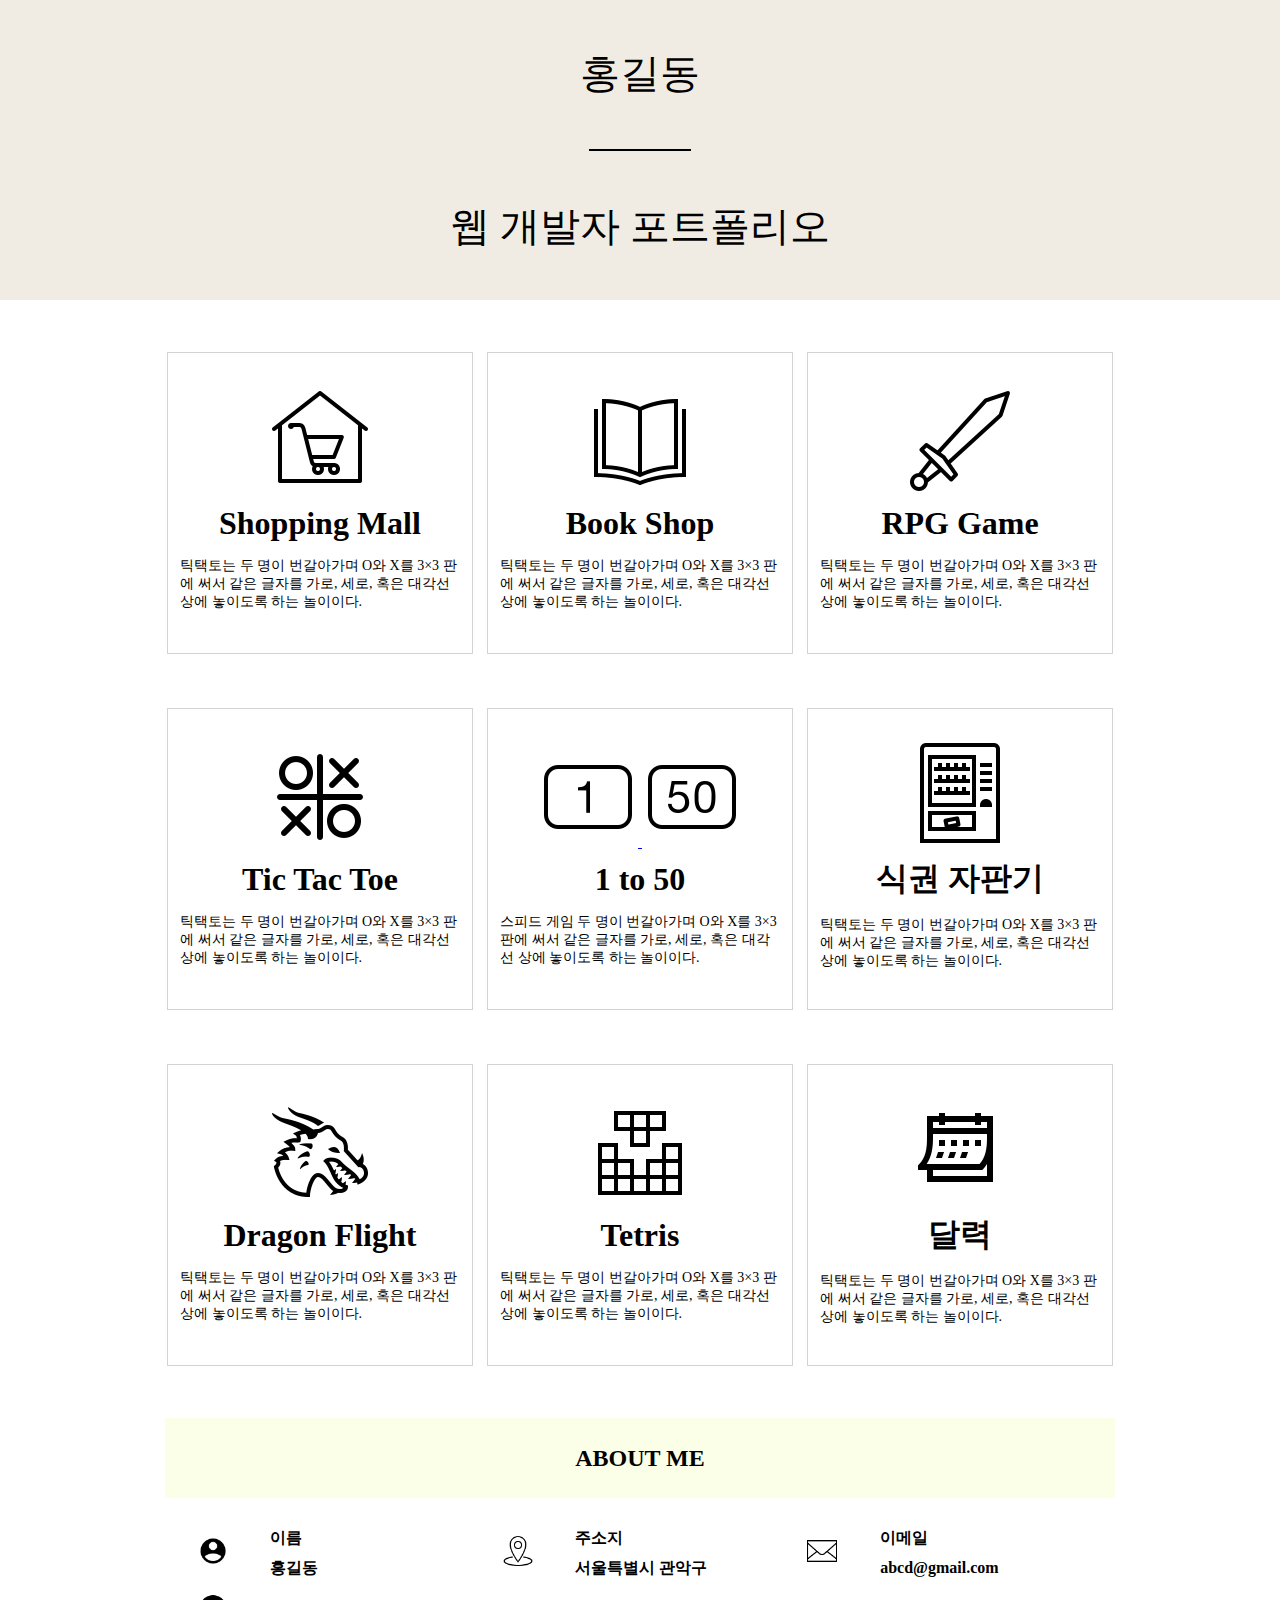
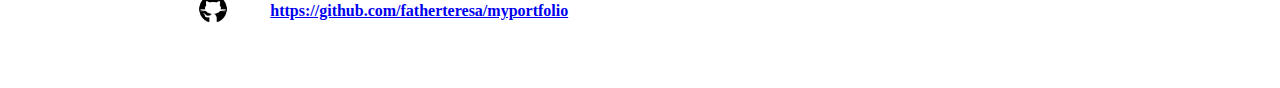
==== index.html @ 87ec995b "." ====
<!DOCTYPE html>
<html lang="en">
<head>
    <meta charset="UTF-8">
    <meta http-equiv="X-UA-Compatible" content="IE=edge">
    <meta name="viewport" content="width=device-width, initial-scale=1.0">
    <title>홍길동의 Portfolio</title>
    <link rel="icon" type="image/png" href="icon.png" />
    <style>
        *{
            margin: 0;
            padding: 0;
        }
        #header {
            width: 100%;
            height: 300px;
            background-color: rgb(240, 236, 227);
            text-align: center;
            font-size: 40px;
        }
        .content {
            margin: 0 auto;
            margin-top: 50px;
            text-align: center;
            width: 950px;
        }
        .item {
            width: 300px;
            height: 300px;
            border: 1px solid lightgray;
        }
        .space {
            width: 10px;
        }
        #footer {
            margin: 0 auto;
            margin-top: 50px;
            width: 950px;
            margin-bottom: 50px;
            border-collapse: collapse;
        }
        #footer td {
        }
        .footer-header {
            text-align: center;
            height: 80px;
            background-color: rgb(252, 255, 231);
            /* border: 1px solid lightgray; */
        }
        .footer-icon{
            width: 50px;
            text-align: center;
            /* border: 1px solid lightgray; */
        }
        .footer-content{
            padding-left: 10px;
            width: 100px;
            height: 30px;
            font-weight: bold;
            /* border: 1px solid lightgray; */
        }
        .footer-space {
            height: 25px;
        }
        table,tr,td {
            /* border: 1px solid black; */
        }
        .item-icon {
            height: 120px;
        }
        .item-info {
            text-align: left;
            height: 60px;
            font-size: 14px;
            padding: 10px;
        }
        
    </style>
</head>
<body>
    
    <!--
        [1] 색상 조합 : https://colorhunt.co/
        [2] 아이콘 : https://icons8.kr/icons

    -->

    <table id="header">
        <tr>
            <td>
                홍길동
            </td>
        </tr>

        <tr>
            <td align="center">
                <hr width="100px" color="black">
            </td>
        </tr>
        <tr>
            <td>
                웹 개발자 포트폴리오
            </td>
        </tr>
    </table>

    <table class="content">
        <tr>
            <td class="item">
                <table>
                    <tr>
                        <td class="item-icon">
                            <a href="http://frontend1.cafe24app.com/">
                                <img src="shopping.png">
                            </a>
                        </td>
                    </tr>
                    <tr>
                        <td class="item-title">
                            <h1>Shopping Mall</h1>
                        </td>
                    </tr>
                    <tr>
                        <td class="item-info">
                            틱택토는 두 명이 번갈아가며 O와 X를 
                            3×3 판에 써서 같은 글자를 가로, 세로, 
                            혹은 대각선 상에 놓이도록 하는 놀이이다. 
                        </td>
                    </tr>
                </table>
            </td>
            <td class="space"></td>
            <td class="item">
                <table>
                    <tr>
                        <td class="item-icon">
                            <a href="./클래스shop/index.html">
                                <img src="book.png">
                            </a>
                        </td>
                    </tr>
                    <tr>
                        <td class="item-title"><h1>Book Shop</h1></td>
                    </tr>
                    <tr>
                        <td class="item-info">틱택토는 두 명이 번갈아가며 O와 X를 
                            3×3 판에 써서 같은 글자를 가로, 세로, 
                            혹은 대각선 상에 놓이도록 하는 놀이이다. 
                        </td>
                    </tr>
                </table>
            </td>
            <td class="space"></td>
            <td class="item">
                <table>
                    <tr>
                        <td class="item-icon">
                            <a href="./용사애니메이션/index.html">
                                <img src="sword.png">     
                            </a>
                        </td>
                    </tr>
                    <tr>
                        <td class="item-title"><h1>RPG Game</h1></td>
                    </tr>
                    <tr>
                        <td class="item-info">틱택토는 두 명이 번갈아가며 O와 X를 
                            3×3 판에 써서 같은 글자를 가로, 세로, 
                            혹은 대각선 상에 놓이도록 하는 놀이이다. 
                        </td>
                    </tr>
                </table>
            </td>
        </tr>
    </table>

    <table class="content">
        <tr>
            <td class="item">
                <table>    
                    <tr>         
                        <td class="item-icon">
                            <a href="./틱택토/index.html">
                                <img src="ttt.png">    
                            </a>       
                        </td>
                    </tr>
                        <tr>
                            <td class="item-title">
                                <h1>Tic Tac Toe</h1>              
                            </td>
                        </tr>
                        
                        <tr>
                            <td class="item-info">틱택토는 두 명이 번갈아가며 O와 X를 
                                3×3 판에 써서 같은 글자를 가로, 세로, 
                                혹은 대각선 상에 놓이도록 하는 놀이이다. 
                            </td>
                        </tr>
                   
                </table>
            </td>
            <td class="space"></td>
            <td class="item">
                <table>
                    <tr>
                        <td class="item-icon">
                            <a href="./스피드게임_1to50/index.html">
                                <img src="icons1.png">
                                <img src="icons50.png"> 
                            </a>
  
                        </td>
                    </tr>
                    <tr>
                        <td class="item-title"><h1>1 to 50</h1></td>
                    </tr>
                    <tr>
                        <td class="item-info">스피드 게임 두 명이 번갈아가며 O와 X를 
                            3×3 판에 써서 같은 글자를 가로, 세로, 
                            혹은 대각선 상에 놓이도록 하는 놀이이다. 
                        </td>
                    </tr>
                </table>
            </td>
            <td class="space"></td>
            <td class="item">
                <table>
                    <tr>
                      
                        <td class="item-icon">  
                            <a href="./식권자판기/index.html">
                                <img src="vending.png">
                            </a>
                        </td>
                    </tr>
                    <tr>
                        <td class="item-title"><h1>식권 자판기</h1></td>
                    </tr>
                    <tr>
                        <td class="item-info">틱택토는 두 명이 번갈아가며 O와 X를 
                            3×3 판에 써서 같은 글자를 가로, 세로, 
                            혹은 대각선 상에 놓이도록 하는 놀이이다. 
                        </td>
                    </tr>
                </table>
            </td>
        </tr>
    </table>

    <table class="content">
        <tr>
            <td class="item">
                <table>
                    <tr>
                        <td class="item-icon">

                            <a href="./드래곤/index.html">
                                <img src="dragon.png">
                            </a>
                        </td>
                    </tr>
                    <tr>
                        <td class="item-title">
                            <h1>Dragon Flight</h1>
                        </td>
                    </tr>
                    
                    <tr>
                        <td class="item-info">틱택토는 두 명이 번갈아가며 O와 X를 
                            3×3 판에 써서 같은 글자를 가로, 세로, 
                            혹은 대각선 상에 놓이도록 하는 놀이이다. 
                        </td>
                    </tr>
                </table>
            </td>
            <td class="space"></td>
            <td class="item">
                <table>
                    <tr>
                        <td class="item-icon">
                            <a href="./테트리스/index.html">
                                <img src="tetris.png">
                            </a>
                        </td>
                    </tr>
                    <tr>
                        <td class="item-title"><h1>Tetris</h1></td>
                    </tr>
                    <tr>
                        <td class="item-info">틱택토는 두 명이 번갈아가며 O와 X를 
                            3×3 판에 써서 같은 글자를 가로, 세로, 
                            혹은 대각선 상에 놓이도록 하는 놀이이다. 
                        </td>
                    </tr>
                </table>
            </td>
            <td class="space"></td>
            <td class="item">
                <table>
                    <tr>
                        <td class="item-icon">
                            <a href="./달력/index.html">
                                <img src="calendar.png">

                            </a>
                        </td>
                    </tr>
                    <tr>
                        <td class="item-title"><h1>달력</h1></td>
                    </tr>
                    <tr>
                        <td class="item-info">틱택토는 두 명이 번갈아가며 O와 X를 
                            3×3 판에 써서 같은 글자를 가로, 세로, 
                            혹은 대각선 상에 놓이도록 하는 놀이이다. 
                        </td>
                    </tr>
                </table>
            </td>
        </tr>
    </table>

    <table id="footer">
        <tr>
            <td class="footer-header" colspan="6"><h2>ABOUT ME</h2></td>
        </tr>
        <tr>
            <td class="footer-space" colspan="6"></td>
        </tr>
        <tr>
            <td class="footer-icon" rowspan="2"><img src="person.png" width="30px"></td>
            <td class="footer-content">이름</td>
            <td class="footer-icon" rowspan="2"><img src="address.png" width="30px"></td>
            <td class="footer-content">주소지</td>
            <td class="footer-icon" rowspan="2"><img src="email.png" width="30px"></td>
            <td class="footer-content">이메일</td>
        </tr>
        <tr>
            <td class="footer-content">홍길동</td>
            <td class="footer-content">서울특별시 관악구</td>
            <td class="footer-content">abcd@gmail.com</td>
        </tr>
        <tr>
            <td class="footer-icon" style="height: 55px;">
                <img src="github.png" width="30px">
            </td>
            <td class="footer-content" colspan="5"><a href="https://github.com/fatherteresa/myportfolio">https://github.com/fatherteresa/myportfolio</a></td>
        </tr>
    </table>

</body>
</html>
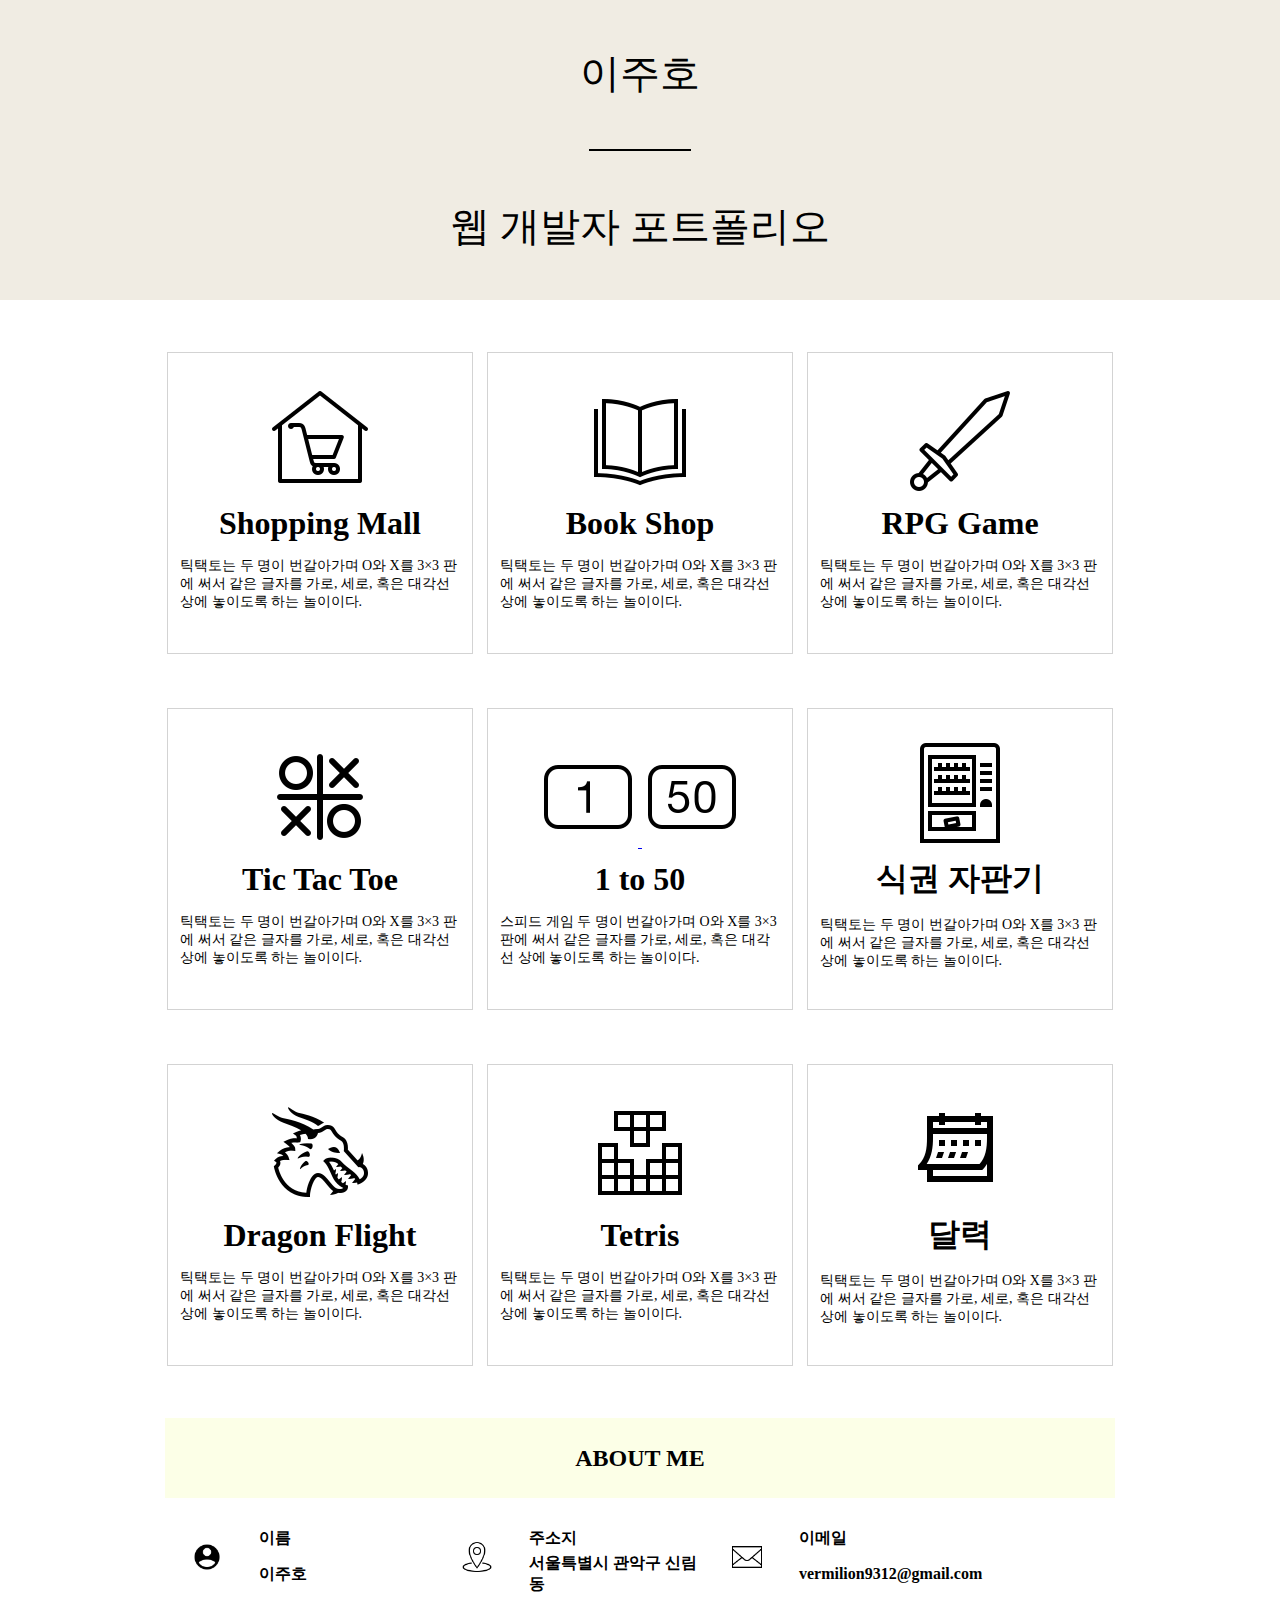
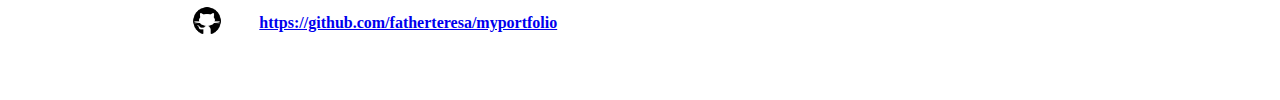
==== commit 3f4c1088: "230317-5-1015" ====
--- a/index.html
+++ b/index.html
@@ -4,7 +4,7 @@
     <meta charset="UTF-8">
     <meta http-equiv="X-UA-Compatible" content="IE=edge">
     <meta name="viewport" content="width=device-width, initial-scale=1.0">
-    <title>홍길동의 Portfolio</title>
+    <title>이주호의 Portfolio</title>
     <link rel="icon" type="image/png" href="icon.png" />
     <style>
         *{
@@ -88,7 +88,7 @@
     <table id="header">
         <tr>
             <td>
-                홍길동
+                이주호
             </td>
         </tr>
 
@@ -336,9 +336,9 @@
             <td class="footer-content">이메일</td>
         </tr>
         <tr>
-            <td class="footer-content">홍길동</td>
-            <td class="footer-content">서울특별시 관악구</td>
-            <td class="footer-content">abcd@gmail.com</td>
+            <td class="footer-content">이주호</td>
+            <td class="footer-content">서울특별시 관악구 신림동</td>
+            <td class="footer-content">vermilion9312@gmail.com</td>
         </tr>
         <tr>
             <td class="footer-icon" style="height: 55px;">
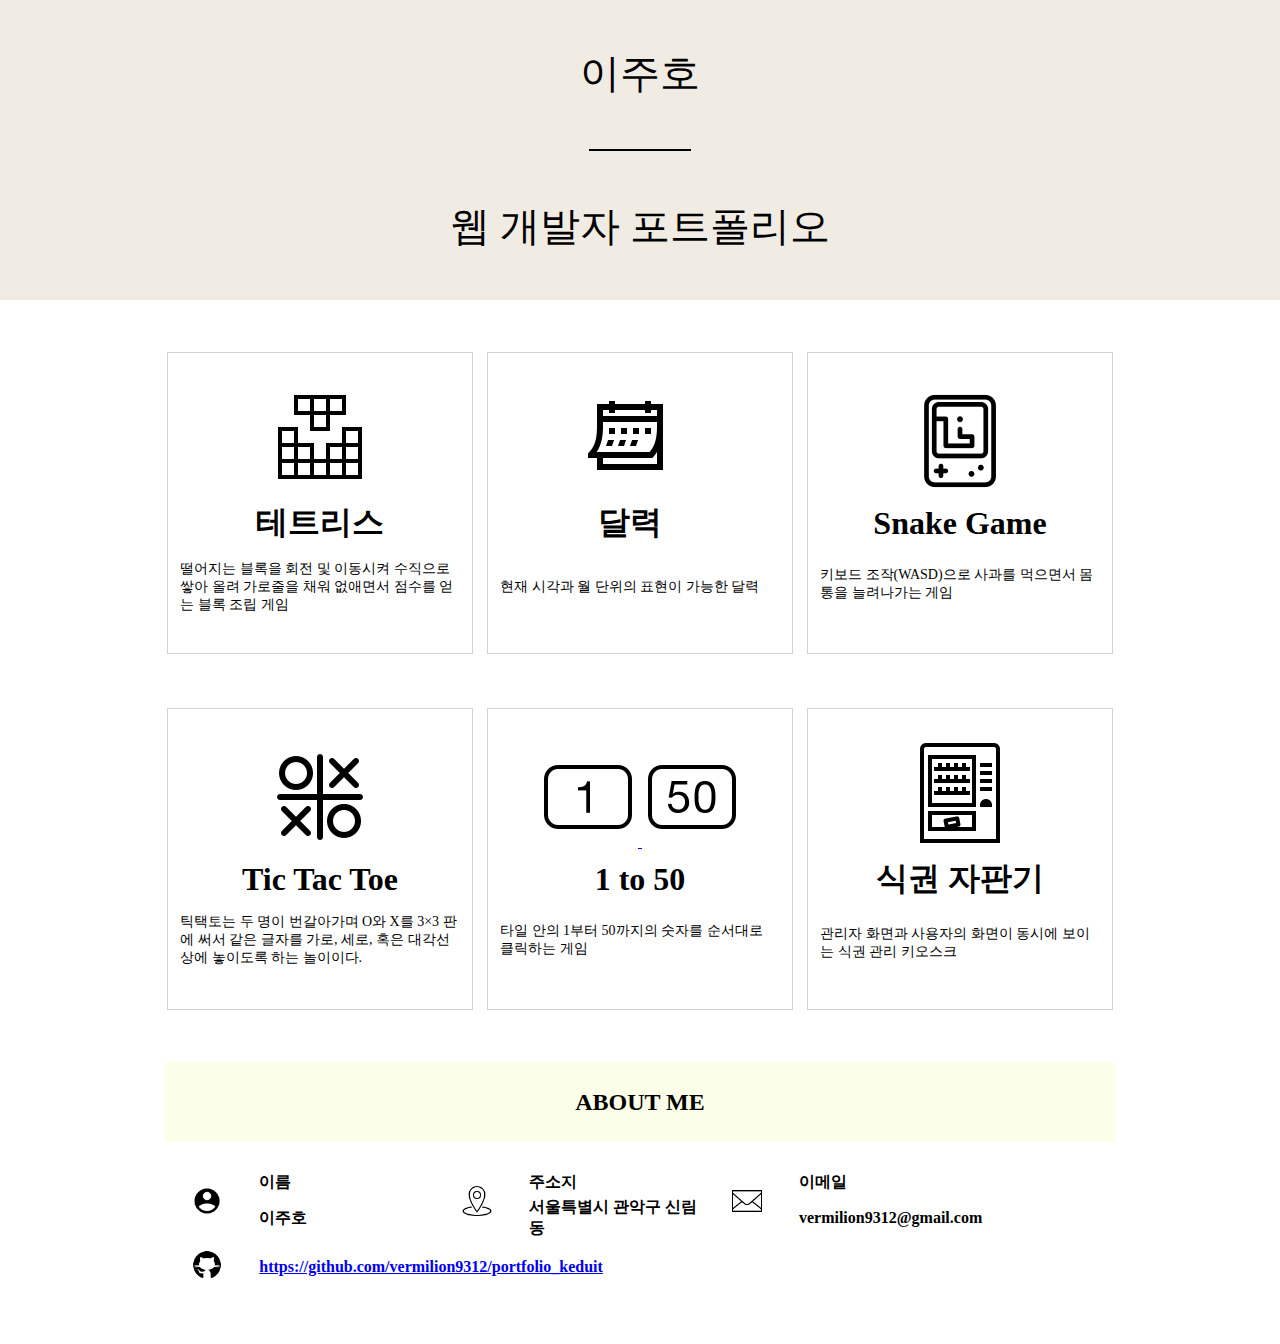
==== commit 15b6b172: "230317-5-1129" ====
--- a/index.html
+++ b/index.html
@@ -110,63 +110,56 @@
                 <table>
                     <tr>
                         <td class="item-icon">
-                            <a href="http://frontend1.cafe24app.com/">
-                                <img src="shopping.png">
-                            </a>
-                        </td>
-                    </tr>
-                    <tr>
-                        <td class="item-title">
-                            <h1>Shopping Mall</h1>
-                        </td>
-                    </tr>
-                    <tr>
-                        <td class="item-info">
-                            틱택토는 두 명이 번갈아가며 O와 X를 
-                            3×3 판에 써서 같은 글자를 가로, 세로, 
-                            혹은 대각선 상에 놓이도록 하는 놀이이다. 
-                        </td>
-                    </tr>
-                </table>
-            </td>
-            <td class="space"></td>
-            <td class="item">
-                <table>
-                    <tr>
-                        <td class="item-icon">
-                            <a href="./클래스shop/index.html">
-                                <img src="book.png">
-                            </a>
-                        </td>
-                    </tr>
-                    <tr>
-                        <td class="item-title"><h1>Book Shop</h1></td>
-                    </tr>
-                    <tr>
-                        <td class="item-info">틱택토는 두 명이 번갈아가며 O와 X를 
-                            3×3 판에 써서 같은 글자를 가로, 세로, 
-                            혹은 대각선 상에 놓이도록 하는 놀이이다. 
-                        </td>
-                    </tr>
-                </table>
-            </td>
-            <td class="space"></td>
-            <td class="item">
-                <table>
-                    <tr>
-                        <td class="item-icon">
-                            <a href="./용사애니메이션/index.html">
-                                <img src="sword.png">     
-                            </a>
-                        </td>
-                    </tr>
-                    <tr>
-                        <td class="item-title"><h1>RPG Game</h1></td>
-                    </tr>
-                    <tr>
-                        <td class="item-info">틱택토는 두 명이 번갈아가며 O와 X를 
-                            3×3 판에 써서 같은 글자를 가로, 세로, 
-                            혹은 대각선 상에 놓이도록 하는 놀이이다. 
+                            <a href="./테트리스/index.html">
+                                <img src="tetris.png">
+
+                            </a>
+                        </td>
+                    </tr>
+                    <tr>
+                        <td class="item-title"><h1>테트리스</h1></td>
+                    </tr>
+                    <tr>
+                        <td class="item-info">떨어지는 블록을 회전 및 이동시켜 수직으로 쌓아 올려 가로줄을 채워 없애면서 점수를 얻는 블록 조립 게임
+                        </td>
+                    </tr>
+                </table>
+            </td>
+            <td class="space"></td>
+            <td class="item">
+                <table>
+                    <tr>
+                        <td class="item-icon">
+                            <a href="./달력/index.html">
+                                <img src="calendar.png">
+
+                            </a>
+                        </td>
+                    </tr>
+                    <tr>
+                        <td class="item-title"><h1>달력</h1></td>
+                    </tr>
+                    <tr>
+                        <td class="item-info">현재 시각과 월 단위의 표현이 가능한 달력
+                        </td>
+                    </tr>
+                </table>
+            </td>
+            <td class="space"></td>
+            <td class="item">
+                <table>
+                    <tr>
+                        <td class="item-icon">
+                            <a href="./스네이크/index.html">
+                                <img src="snake.png">     
+                            </a>
+                        </td>
+                    </tr>
+                    <tr>
+                        <td class="item-title"><h1>Snake Game</h1></td>
+                    </tr>
+                    <tr>
+                        <td class="item-info">키보드 조작(WASD)으로 사과를 먹으면서 몸통을 늘려나가는 게임
                         </td>
                     </tr>
                 </table>
@@ -216,9 +209,7 @@
                         <td class="item-title"><h1>1 to 50</h1></td>
                     </tr>
                     <tr>
-                        <td class="item-info">스피드 게임 두 명이 번갈아가며 O와 X를 
-                            3×3 판에 써서 같은 글자를 가로, 세로, 
-                            혹은 대각선 상에 놓이도록 하는 놀이이다. 
+                        <td class="item-info">타일 안의 1부터 50까지의 숫자를 순서대로 클릭하는 게임 
                         </td>
                     </tr>
                 </table>
@@ -238,87 +229,16 @@
                         <td class="item-title"><h1>식권 자판기</h1></td>
                     </tr>
                     <tr>
-                        <td class="item-info">틱택토는 두 명이 번갈아가며 O와 X를 
-                            3×3 판에 써서 같은 글자를 가로, 세로, 
-                            혹은 대각선 상에 놓이도록 하는 놀이이다. 
-                        </td>
-                    </tr>
-                </table>
-            </td>
-        </tr>
-    </table>
-
-    <table class="content">
-        <tr>
-            <td class="item">
-                <table>
-                    <tr>
-                        <td class="item-icon">
-
-                            <a href="./드래곤/index.html">
-                                <img src="dragon.png">
-                            </a>
-                        </td>
-                    </tr>
-                    <tr>
-                        <td class="item-title">
-                            <h1>Dragon Flight</h1>
-                        </td>
-                    </tr>
-                    
-                    <tr>
-                        <td class="item-info">틱택토는 두 명이 번갈아가며 O와 X를 
-                            3×3 판에 써서 같은 글자를 가로, 세로, 
-                            혹은 대각선 상에 놓이도록 하는 놀이이다. 
-                        </td>
-                    </tr>
-                </table>
-            </td>
-            <td class="space"></td>
-            <td class="item">
-                <table>
-                    <tr>
-                        <td class="item-icon">
-                            <a href="./테트리스/index.html">
-                                <img src="tetris.png">
-                            </a>
-                        </td>
-                    </tr>
-                    <tr>
-                        <td class="item-title"><h1>Tetris</h1></td>
-                    </tr>
-                    <tr>
-                        <td class="item-info">틱택토는 두 명이 번갈아가며 O와 X를 
-                            3×3 판에 써서 같은 글자를 가로, 세로, 
-                            혹은 대각선 상에 놓이도록 하는 놀이이다. 
-                        </td>
-                    </tr>
-                </table>
-            </td>
-            <td class="space"></td>
-            <td class="item">
-                <table>
-                    <tr>
-                        <td class="item-icon">
-                            <a href="./달력/index.html">
-                                <img src="calendar.png">
-
-                            </a>
-                        </td>
-                    </tr>
-                    <tr>
-                        <td class="item-title"><h1>달력</h1></td>
-                    </tr>
-                    <tr>
-                        <td class="item-info">틱택토는 두 명이 번갈아가며 O와 X를 
-                            3×3 판에 써서 같은 글자를 가로, 세로, 
-                            혹은 대각선 상에 놓이도록 하는 놀이이다. 
-                        </td>
-                    </tr>
-                </table>
-            </td>
-        </tr>
-    </table>
+                        <td class="item-info">관리자 화면과 사용자의 화면이
+                            동시에 보이는 식권 관리 키오스크
+                        </td>
+                    </tr>
+                </table>
+            </td>
+        </tr>
+    </table>
+
+
 
     <table id="footer">
         <tr>
@@ -344,7 +264,7 @@
             <td class="footer-icon" style="height: 55px;">
                 <img src="github.png" width="30px">
             </td>
-            <td class="footer-content" colspan="5"><a href="https://github.com/fatherteresa/myportfolio">https://github.com/fatherteresa/myportfolio</a></td>
+            <td class="footer-content" colspan="5"><a href="https://github.com/vermilion9312/portfolio_keduit">https://github.com/vermilion9312/portfolio_keduit</a></td>
         </tr>
     </table>
 
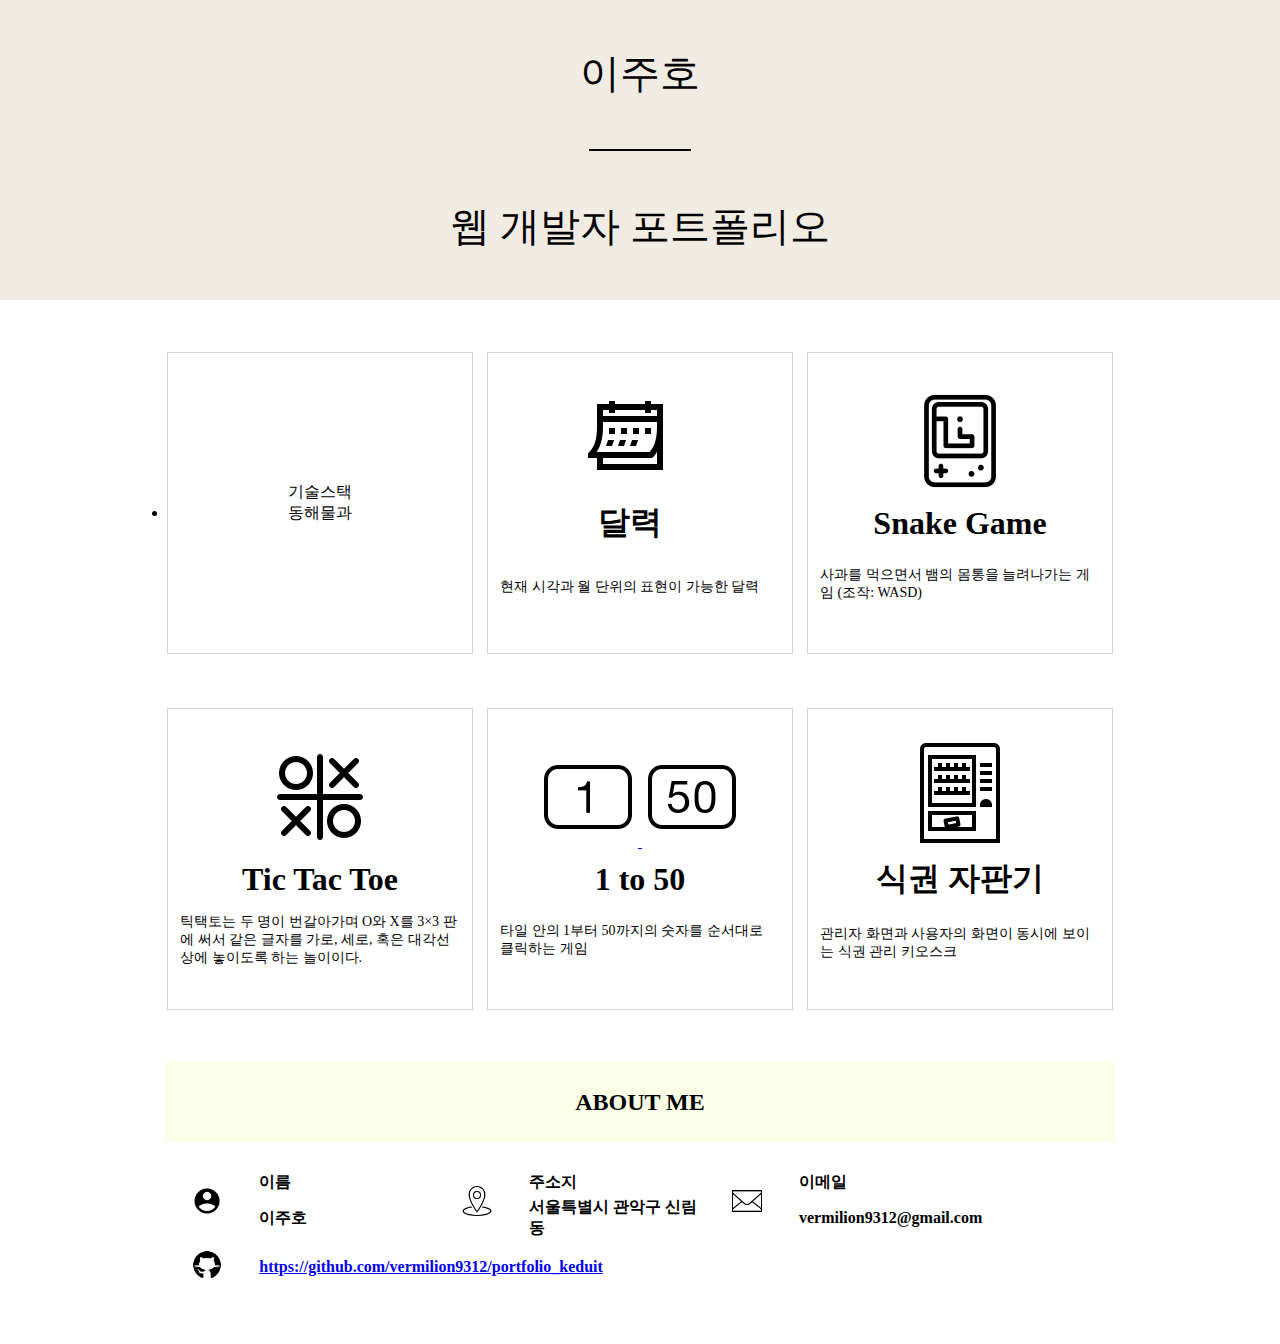
==== commit e8753052: "230321-2-1138" ====
--- a/index.html
+++ b/index.html
@@ -107,23 +107,9 @@
     <table class="content">
         <tr>
             <td class="item">
-                <table>
-                    <tr>
-                        <td class="item-icon">
-                            <a href="./테트리스/index.html">
-                                <img src="tetris.png">
-
-                            </a>
-                        </td>
-                    </tr>
-                    <tr>
-                        <td class="item-title"><h1>테트리스</h1></td>
-                    </tr>
-                    <tr>
-                        <td class="item-info">떨어지는 블록을 회전 및 이동시켜 수직으로 쌓아 올려 가로줄을 채워 없애면서 점수를 얻는 블록 조립 게임
-                        </td>
-                    </tr>
-                </table>
+                <ul>기술스택
+                    <li>동해물과</li>
+                </ul>
             </td>
             <td class="space"></td>
             <td class="item">
@@ -159,7 +145,7 @@
                         <td class="item-title"><h1>Snake Game</h1></td>
                     </tr>
                     <tr>
-                        <td class="item-info">키보드 조작(WASD)으로 사과를 먹으면서 몸통을 늘려나가는 게임
+                        <td class="item-info">사과를 먹으면서 뱀의 몸통을 늘려나가는 게임 (조작: WASD)
                         </td>
                     </tr>
                 </table>
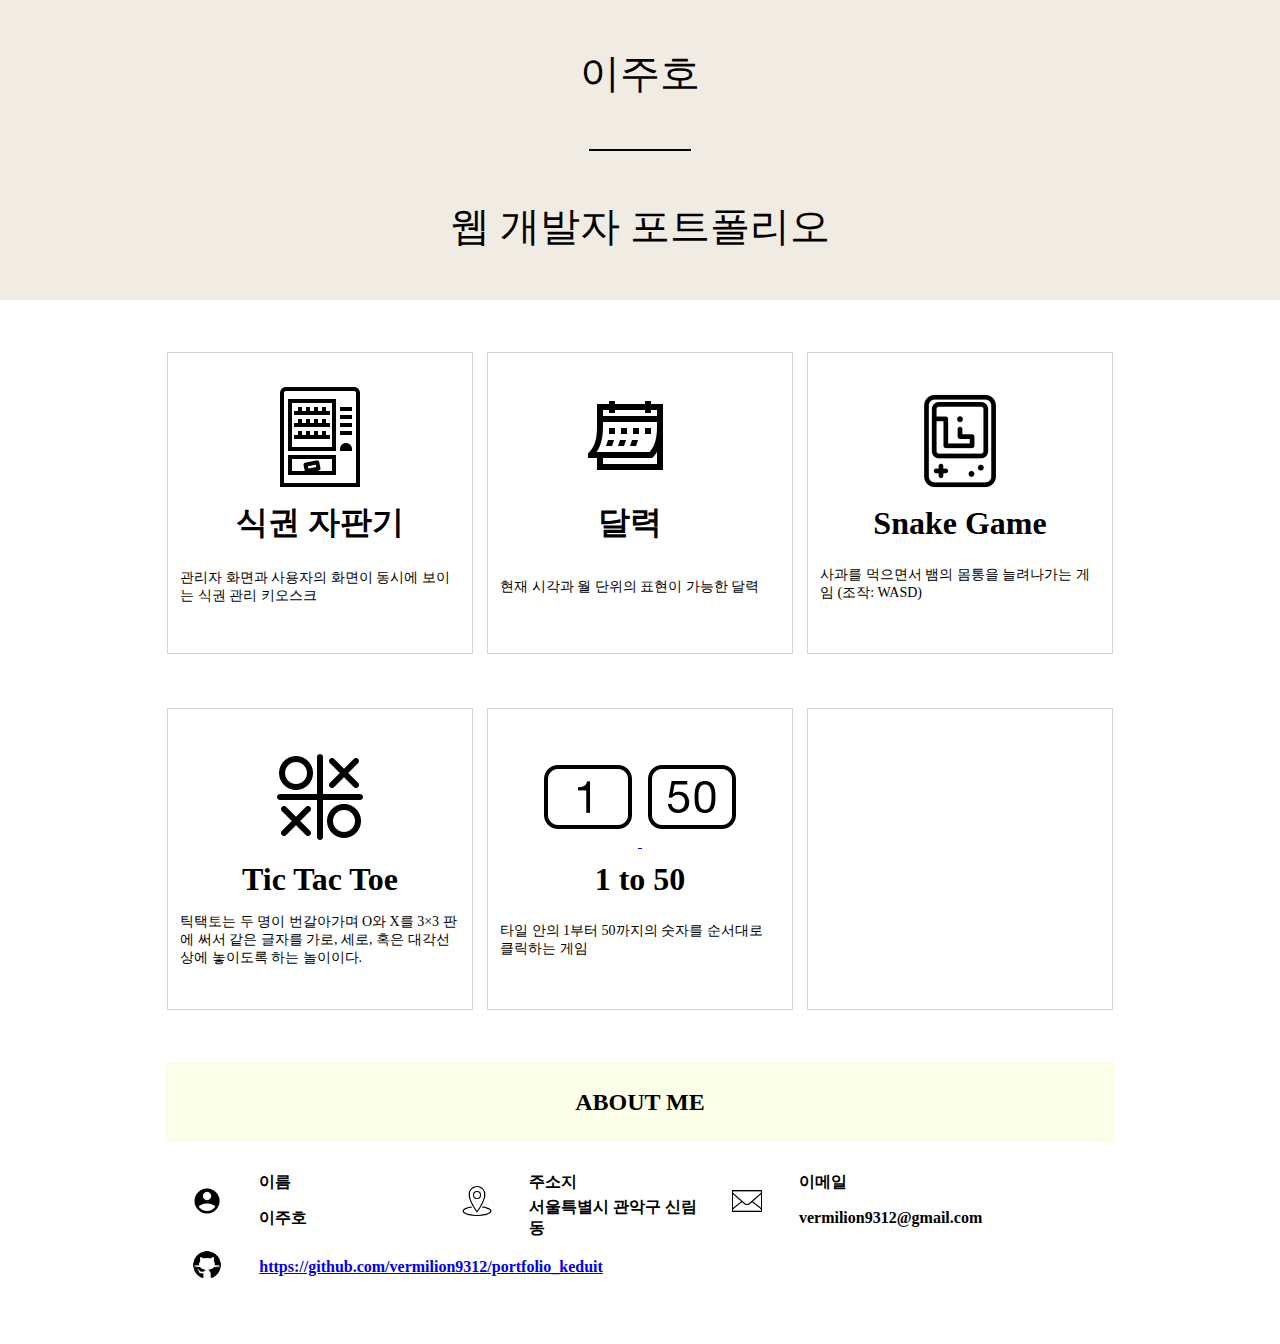
==== commit d48bf8fa: "230221-2-1601" ====
--- a/index.html
+++ b/index.html
@@ -107,9 +107,23 @@
     <table class="content">
         <tr>
             <td class="item">
-                <ul>기술스택
-                    <li>동해물과</li>
-                </ul>
+                <table>
+                    <tr>
+                        <td class="item-icon">  
+                            <a href="./식권자판기/index.html">
+                                <img src="vending.png">
+                            </a>
+                        </td>
+                    </tr>
+                    <tr>
+                        <td class="item-title"><h1>식권 자판기</h1></td>
+                    </tr>
+                    <tr>
+                        <td class="item-info">관리자 화면과 사용자의 화면이
+                            동시에 보이는 식권 관리 키오스크
+                        </td>
+                    </tr>
+                </table>
             </td>
             <td class="space"></td>
             <td class="item">
@@ -202,24 +216,7 @@
             </td>
             <td class="space"></td>
             <td class="item">
-                <table>
-                    <tr>
-                      
-                        <td class="item-icon">  
-                            <a href="./식권자판기/index.html">
-                                <img src="vending.png">
-                            </a>
-                        </td>
-                    </tr>
-                    <tr>
-                        <td class="item-title"><h1>식권 자판기</h1></td>
-                    </tr>
-                    <tr>
-                        <td class="item-info">관리자 화면과 사용자의 화면이
-                            동시에 보이는 식권 관리 키오스크
-                        </td>
-                    </tr>
-                </table>
+                
             </td>
         </tr>
     </table>
